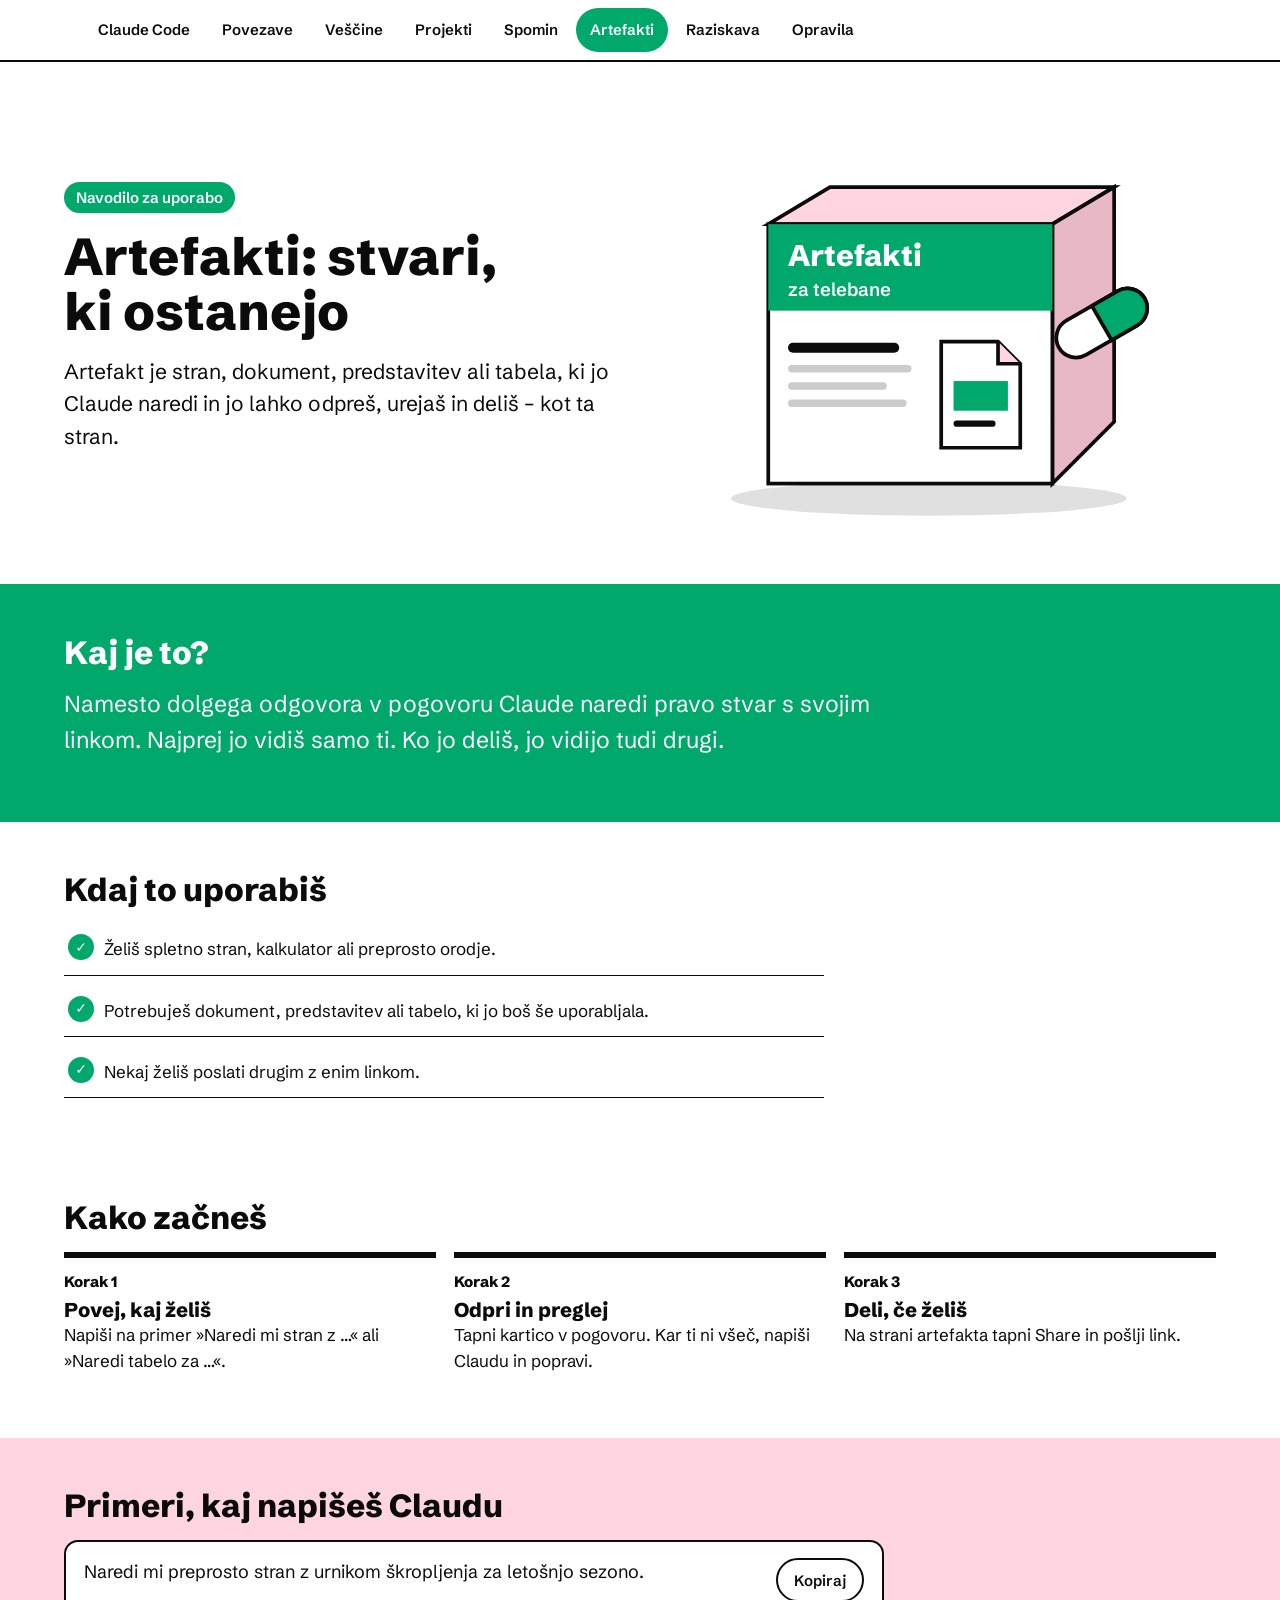
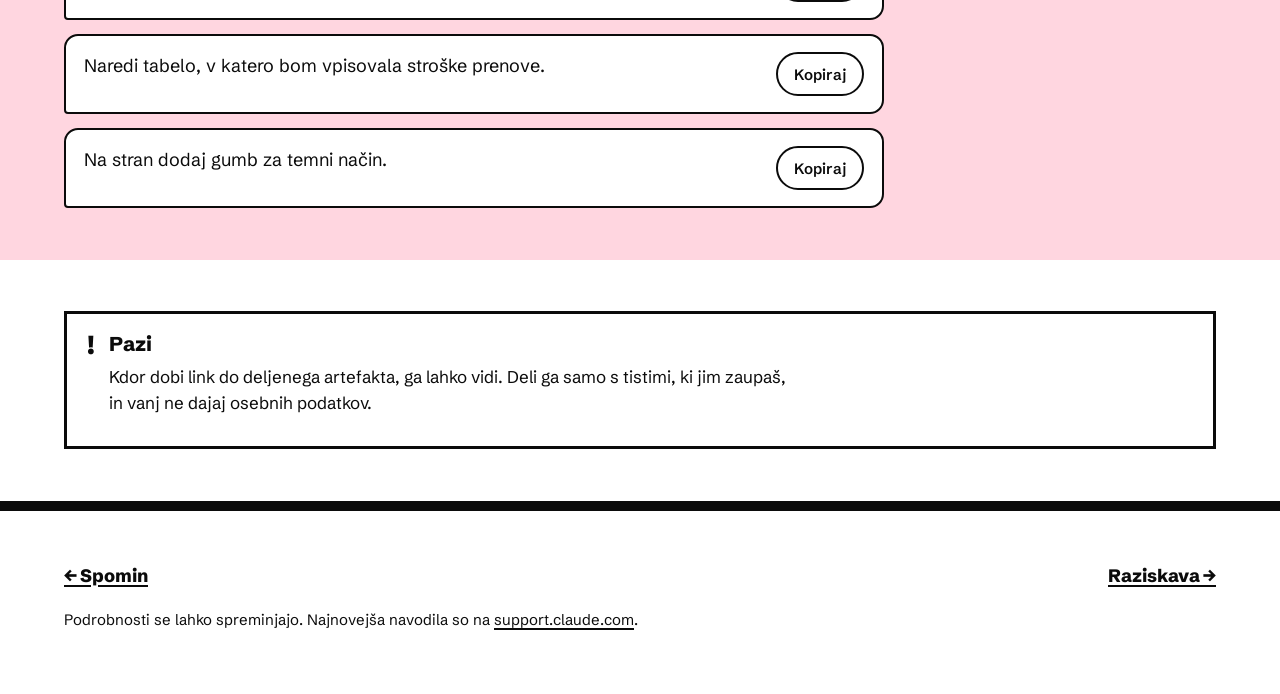
==== artefakti.html @ 1762bd32 "Dodan meni in podstrani: povezave, veščine, projekti, spomin, artefakti, raziskava, opravila Co-Auth" ====
<!DOCTYPE html>
<html lang="sl">
<head>
<meta charset="utf-8">
<meta name="viewport" content="width=device-width, initial-scale=1">
<title>Artefakti – za telebane</title>
<link rel="preconnect" href="https://fonts.googleapis.com">
<link href="https://fonts.googleapis.com/css2?family=Schibsted+Grotesk:wght@400;600;800&display=swap" rel="stylesheet">
<link rel="stylesheet" href="stil.css">
</head>
<body>
<nav class="menu" aria-label="Poglavja"><div class="in"><a href="index.html">Claude Code</a><a href="povezave.html">Povezave</a><a href="vescine.html">Veščine</a><a href="projekti.html">Projekti</a><a href="spomin.html">Spomin</a><a href="artefakti.html" aria-current="page">Artefakti</a><a href="raziskava.html">Raziskava</a><a href="opravila.html">Opravila</a></div></nav>
<header class="band hero"><div class="wrap heroGrid">
  <div>
    <span class="tag">Navodilo za uporabo</span>
    <h1>Artefakti: stvari, ki ostanejo</h1>
    <p class="lead">Artefakt je stran, dokument, predstavitev ali tabela, ki jo Claude naredi in jo lahko odpreš, urejaš in deliš – kot ta stran.</p>
  </div>
  <svg class="box" viewBox="0 0 400 340" role="img" aria-label="Škatlica z napisom Artefakti">
    <ellipse cx="190" cy="312" rx="160" ry="14" fill="#000" opacity=".12"/>
    <polygon points="60,90 290,90 340,60 110,60" fill="#ffd6e0" stroke="#0b0b0b" stroke-width="3"/>
    <polygon points="290,90 340,60 340,250 290,300" fill="#e9b8c5" stroke="#0b0b0b" stroke-width="3"/>
    <rect x="60" y="90" width="230" height="210" fill="#fff" stroke="#0b0b0b" stroke-width="3"/>
    <rect x="60" y="90" width="230" height="70" fill="#00a86b"/>
    <text x="76" y="124" font-family="Schibsted Grotesk,sans-serif" font-weight="800" font-size="24" fill="#fff">Artefakti</text>
    <text x="76" y="148" font-family="Schibsted Grotesk,sans-serif" font-weight="600" font-size="15" fill="#fff">za telebane</text>
    <rect x="76" y="186" width="90" height="8" rx="4" fill="#0b0b0b"/>
    <rect x="76" y="204" width="100" height="6" rx="3" fill="#ccc"/>
    <rect x="76" y="218" width="80" height="6" rx="3" fill="#ccc"/>
    <rect x="76" y="232" width="96" height="6" rx="3" fill="#ccc"/>
    <g transform="translate(200,185)"><path d="M0,0 h46 l18,18 v68 h-64z" fill="#fff" stroke="#0b0b0b" stroke-width="3"/><path d="M46,0 v18 h18" fill="#ffd6e0" stroke="#0b0b0b" stroke-width="3"/><rect x="10" y="32" width="44" height="24" fill="#00a86b"/><rect x="10" y="64" width="34" height="5" rx="2.5" fill="#0b0b0b"/></g>
    <g class="pill"><g transform="translate(330,170) rotate(-30)">
      <rect x="-40" y="-16" width="80" height="32" rx="16" fill="#fff" stroke="#0b0b0b" stroke-width="3"/>
      <path d="M0,-16 h24 a16,16 0 0 1 0,32 h-24z" fill="#00a86b" stroke="#0b0b0b" stroke-width="3"/></g></g>
  </svg>
</div></header>

<section class="band green"><div class="wrap">
  <h2>Kaj je to?</h2>
  <p class="what">Namesto dolgega odgovora v pogovoru Claude naredi pravo stvar s svojim linkom. Najprej jo vidiš samo ti. Ko jo deliš, jo vidijo tudi drugi.</p>
</div></section>

<section class="band"><div class="wrap">
  <h2>Kdaj to uporabiš</h2>
  <ul class="when"><li>Želiš spletno stran, kalkulator ali preprosto orodje.</li><li>Potrebuješ dokument, predstavitev ali tabelo, ki jo boš še uporabljala.</li><li>Nekaj želiš poslati drugim z enim linkom.</li></ul>
</div></section>

<section class="band"><div class="wrap">
  <h2>Kako začneš</h2>
  <div class="steps"><div class="step"><h3>Povej, kaj želiš</h3><p>Napiši na primer »Naredi mi stran z …« ali »Naredi tabelo za …«.</p></div><div class="step"><h3>Odpri in preglej</h3><p>Tapni kartico v pogovoru. Kar ti ni všeč, napiši Claudu in popravi.</p></div><div class="step"><h3>Deli, če želiš</h3><p>Na strani artefakta tapni Share in pošlji link.</p></div></div>
</div></section>

<section class="band pink"><div class="wrap">
  <h2>Primeri, kaj napišeš Claudu</h2>
  <div class="ex" id="ex"><div class="q"><p>Naredi mi preprosto stran z urnikom škropljenja za letošnjo sezono.</p><button type="button" data-t="Naredi mi preprosto stran z urnikom škropljenja za letošnjo sezono.">Kopiraj</button></div><div class="q"><p>Naredi tabelo, v katero bom vpisovala stroške prenove.</p><button type="button" data-t="Naredi tabelo, v katero bom vpisovala stroške prenove.">Kopiraj</button></div><div class="q"><p>Na stran dodaj gumb za temni način.</p><button type="button" data-t="Na stran dodaj gumb za temni način.">Kopiraj</button></div></div>
</div></section>

<section class="band"><div class="wrap">
  <div class="warn"><div class="x">!</div><div>
    <h3>Pazi</h3>
    <p style="margin-top:8px">Kdor dobi link do deljenega artefakta, ga lahko vidi. Deli ga samo s tistimi, ki jim zaupaš, in vanj ne dajaj osebnih podatkov.</p>
  </div></div>
</div></section>

<footer class="band"><div class="wrap">
  <div class="pn"><a href="spomin.html">← Spomin</a><a href="raziskava.html">Raziskava →</a></div>
  <p style="margin-top:18px">Podrobnosti se lahko spreminjajo. Najnovejša navodila so na <a href="https://support.claude.com">support.claude.com</a>.</p>
</div></footer>
<script>
{
document.getElementById('ex').addEventListener('click',async ev=>{
  const b=ev.target.closest('button');if(!b)return;
  try{await navigator.clipboard.writeText(b.dataset.t);b.textContent='Kopirano ✓'}
  catch(err){b.textContent='Označi in kopiraj'}
  setTimeout(()=>b.textContent='Kopiraj',1800);
});
}
</script>
</body>
</html>
---- stil.css ----
/* VOICE: prijazno, jasno, s kančkom humorja – kot navodilo v škatlici zdravila
   IDEA: navodilo za uporabo (zloženka iz lekarne)
   PICTURE: škatlica "Claude Code za telebane" s pilulami-nasveti
   COLOUR and TYPE: bela, smaragdna, bledo roza, črna; Schibsted Grotesk
   LAYOUT: stran razdeljena na pravokotnike kot škatlica zdravila */
:root{color-scheme:light dark;
--bg:light-dark(#fff,#04140d);--ink:light-dark(#0b0b0b,#eaf7f0);
--em:#00a86b;--pk:light-dark(#ffd6e0,#4a2430);--pkink:light-dark(#0b0b0b,#ffe6ec);
--line:light-dark(#0b0b0b,#9fd9bf);--soft:light-dark(#f3f3f3,#0b2219)}
:root[data-theme=light]{color-scheme:light}:root[data-theme=dark]{color-scheme:dark}
*{box-sizing:border-box;min-width:0}
body{margin:0;background:var(--bg);color:var(--ink);font:17px/1.55 "Schibsted Grotesk",system-ui,sans-serif;overflow-x:clip}
.band{padding:clamp(28px,4vw,64px) max(5vw,16px)}
.wrap{max-width:1240px;margin:0 auto}
h1,h2,h3{font-weight:800;line-height:1.05;text-wrap:balance;margin:0}
h1{font-size:clamp(36px,6vw,52px)}
h2{font-size:clamp(26px,3.5vw,32px);margin-bottom:18px}
h3{font-size:20px;line-height:1.2}
p{margin:0 0 12px;max-width:68ch}
code{font-family:ui-monospace,Menlo,monospace;font-size:15px;background:var(--soft);padding:1px 6px;border-radius:4px;overflow-wrap:anywhere}
pre{overflow-x:auto;background:var(--soft);padding:14px;border-radius:8px;font-size:14px;line-height:1.45;margin:0}
pre code{background:none;padding:0}
a{color:inherit;text-decoration-thickness:2px;text-underline-offset:3px}
a:focus-visible,button:focus-visible{outline:3px solid var(--em);outline-offset:2px}

.hero{border-top:10px solid var(--ink)}
.heroGrid{display:grid;grid-template-columns:minmax(0,1fr) minmax(0,1fr);gap:clamp(24px,4vw,56px);align-items:center}
.tag{display:inline-block;background:var(--em);color:#fff;font-weight:600;font-size:15px;padding:4px 12px;border-radius:99px;margin-bottom:16px}
.lead{font-size:clamp(18px,2vw,21px);margin-top:16px}
.dose{display:flex;flex-wrap:wrap;gap:8px;margin-top:20px}
.dose span{border:2px solid var(--line);border-radius:99px;padding:6px 14px;font-weight:600;font-size:15px}
.box{width:100%;height:auto;display:block;max-height:420px}

.green{background:var(--em);color:#fff}
.green code{background:rgba(255,255,255,.18);color:#fff}
.pink{background:var(--pk);color:var(--pkink)}

.blocks{display:grid;grid-template-columns:repeat(auto-fit,minmax(min(100%,260px),1fr));gap:0;border:3px solid var(--line)}
.blk{padding:20px;border:1.5px solid var(--line)}
.blk .where{font-size:14px;margin:6px 0 10px;opacity:.85}
.blk .nr{font-size:44px;font-weight:800;line-height:1;margin-bottom:8px;color:var(--em)}

ol.tips{list-style:none;padding:0;margin:0;display:grid;grid-template-columns:repeat(auto-fit,minmax(min(100%,320px),1fr));gap:14px}
ol.tips li{display:grid;grid-template-columns:56px minmax(0,1fr);gap:12px;align-items:start;background:rgba(255,255,255,.1);border-radius:10px;padding:14px}
ol.tips .n{width:48px;height:48px;border-radius:50%;background:#fff;color:#00704a;font-weight:800;font-size:20px;display:grid;place-items:center}
ol.tips b{display:block;font-size:18px;margin-bottom:2px}

.steps{display:grid;grid-template-columns:repeat(auto-fit,minmax(min(100%,280px),1fr));gap:18px;counter-reset:s}
.step{border-top:6px solid var(--ink);padding-top:12px}
.step::before{counter-increment:s;content:"Korak " counter(s);display:block;font-weight:800;font-size:15px;margin-bottom:4px}

.files{display:grid;grid-template-columns:repeat(auto-fit,minmax(min(100%,340px),1fr));gap:18px}
.file{border:2px solid var(--line);border-radius:10px;overflow:hidden;display:flex;flex-direction:column}
.fh{display:flex;justify-content:space-between;align-items:center;gap:8px;padding:10px 14px;border-bottom:2px solid var(--line);flex-wrap:wrap}
.fh strong{font-size:15px;overflow-wrap:anywhere}
.file pre{border-radius:0;flex:1}
button{font:inherit;font-weight:600;font-size:15px;min-height:44px;padding:0 16px;border-radius:99px;border:2px solid var(--line);background:var(--bg);color:var(--ink);cursor:pointer}
button:hover{background:var(--em);color:#fff;border-color:var(--em)}

.warn{border:3px solid var(--line);padding:18px 20px;display:grid;grid-template-columns:auto minmax(0,1fr);gap:14px;align-items:start}
.warn .x{font-weight:800;font-size:26px;line-height:1}
footer{font-size:15px;border-top:10px solid var(--ink)}

@media(max-width:600px){.heroGrid{grid-template-columns:minmax(0,1fr)}.box{max-height:300px;margin:0 auto}}
@media(prefers-reduced-motion:no-preference){.pill{animation:bob 3s ease-in-out infinite}.pill.b{animation-delay:-1.5s}
@keyframes bob{50%{transform:translateY(-6px)}}}

/* Meni in podstrani */
nav.menu{position:sticky;top:0;z-index:5;background:var(--bg);border-bottom:2px solid var(--line)}
nav.menu .in{max-width:1240px;margin:0 auto;display:flex;gap:4px;overflow-x:auto;padding:8px max(5vw,16px);scrollbar-width:none}
nav.menu a{flex:none;text-decoration:none;font-weight:600;font-size:15px;padding:9px 14px;border-radius:99px;min-height:44px;display:flex;align-items:center}
nav.menu a:hover{background:var(--soft)}
nav.menu a[aria-current]{background:var(--em);color:#fff}
.hero{border-top:0}
ul.when{list-style:none;padding:0;margin:0;display:grid;gap:10px;max-width:760px}
ul.when li{padding:12px 0 12px 40px;border-bottom:1.5px solid var(--line);position:relative}
ul.when li::before{content:"✓";position:absolute;left:4px;top:10px;width:26px;height:26px;border-radius:50%;background:var(--em);color:#fff;display:grid;place-items:center;font-weight:800;font-size:14px}
.what{font-size:clamp(19px,2.2vw,23px);max-width:60ch}
.ex{display:grid;gap:14px;max-width:820px}
.ex .q{background:var(--bg);color:var(--ink);border:2px solid var(--line);border-radius:14px 14px 14px 4px;padding:16px 18px;display:grid;grid-template-columns:minmax(0,1fr) auto;gap:12px;align-items:start}
.ex .q p{margin:0;font-size:18px}
.pn{display:flex;justify-content:space-between;gap:12px;flex-wrap:wrap}
.pn a{font-weight:800;font-size:18px}
html{scroll-padding-top:72px}
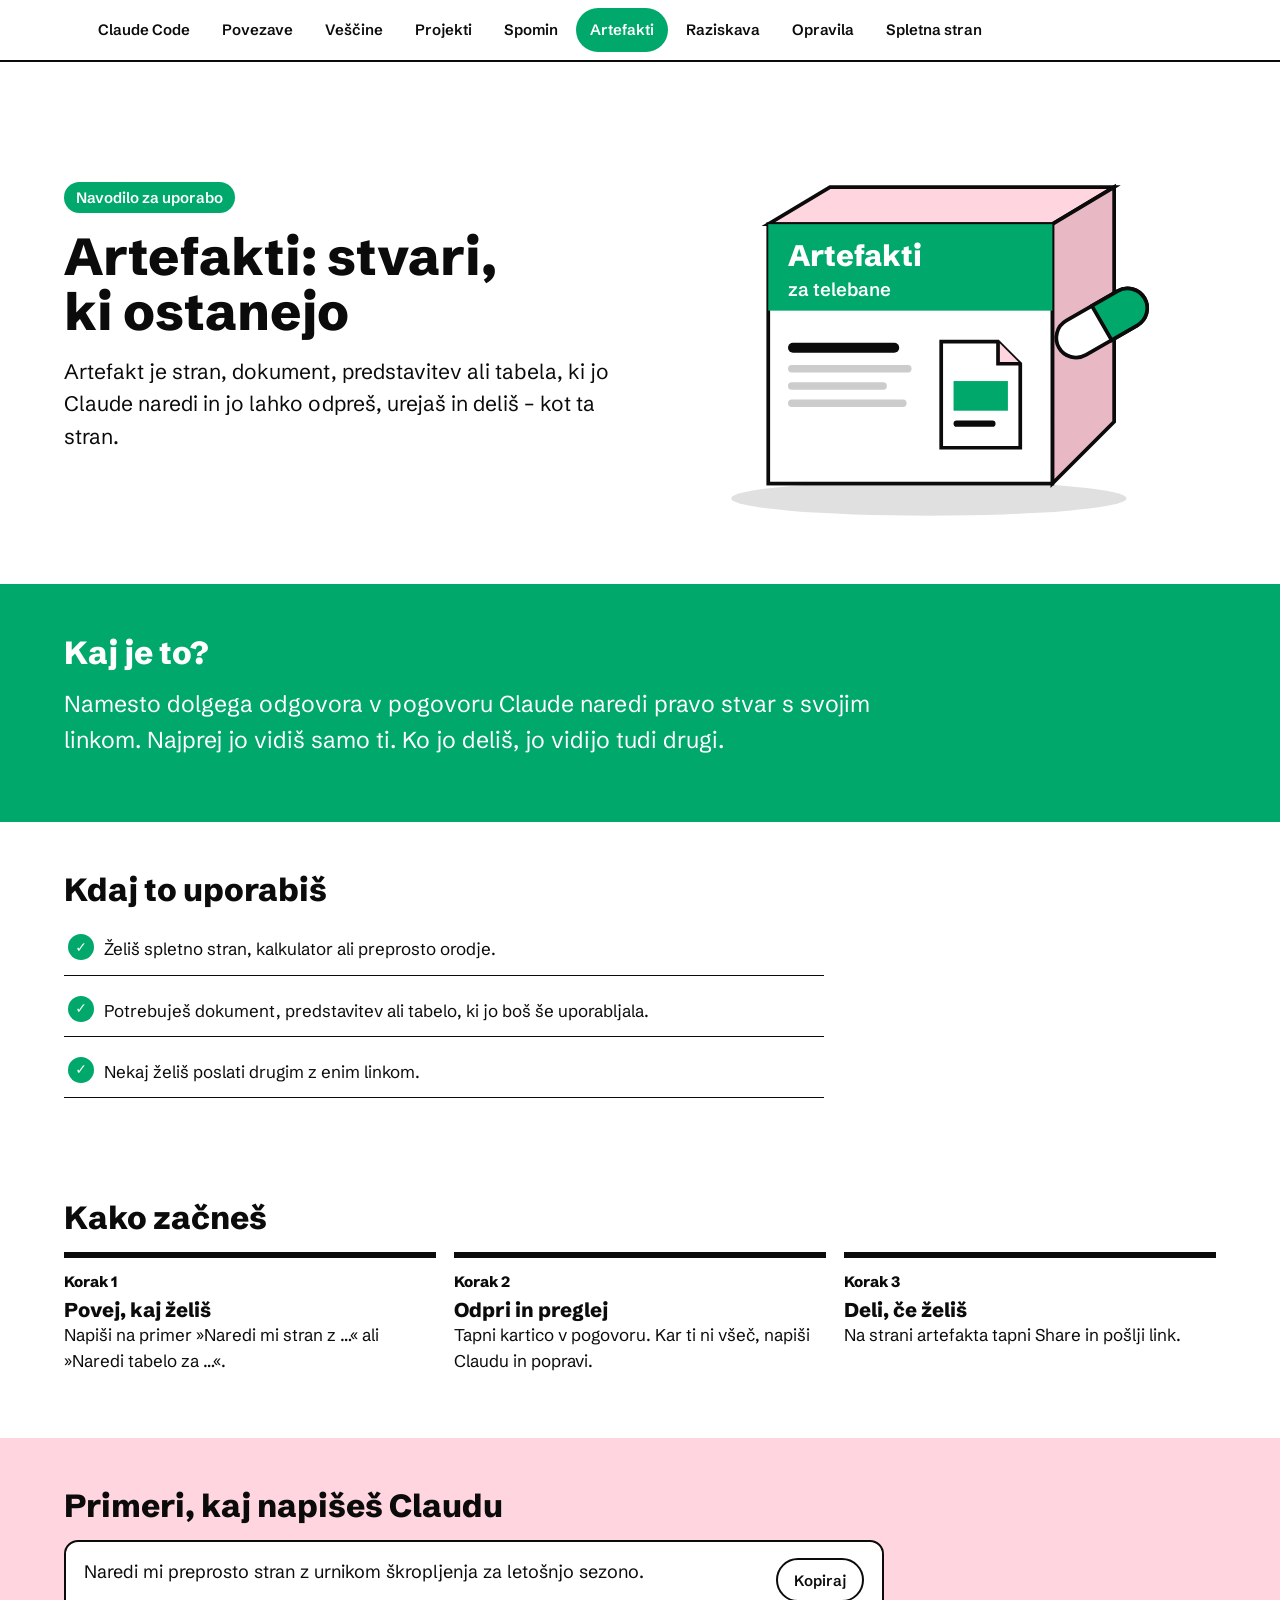
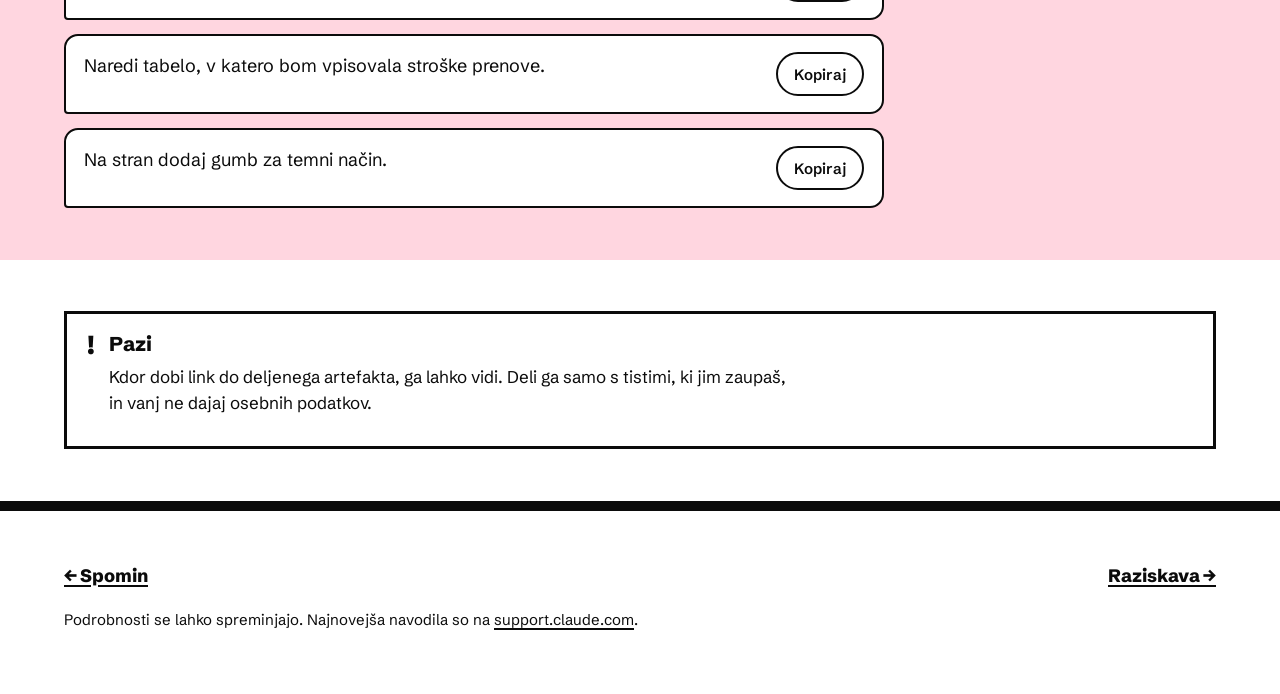
==== commit f9e7067a: "Dodan zavihek Spletna stran: lekcija o prvi spletni strani s telefonom Co-Authored-By: Claude Opus 5" ====
--- a/artefakti.html
+++ b/artefakti.html
@@ -9,7 +9,7 @@
 <link rel="stylesheet" href="stil.css">
 </head>
 <body>
-<nav class="menu" aria-label="Poglavja"><div class="in"><a href="index.html">Claude Code</a><a href="povezave.html">Povezave</a><a href="vescine.html">Veščine</a><a href="projekti.html">Projekti</a><a href="spomin.html">Spomin</a><a href="artefakti.html" aria-current="page">Artefakti</a><a href="raziskava.html">Raziskava</a><a href="opravila.html">Opravila</a></div></nav>
+<nav class="menu" aria-label="Poglavja"><div class="in"><a href="index.html">Claude Code</a><a href="povezave.html">Povezave</a><a href="vescine.html">Veščine</a><a href="projekti.html">Projekti</a><a href="spomin.html">Spomin</a><a href="artefakti.html" aria-current="page">Artefakti</a><a href="raziskava.html">Raziskava</a><a href="opravila.html">Opravila</a><a href="stran.html">Spletna stran</a></div></nav>
 <header class="band hero"><div class="wrap heroGrid">
   <div>
     <span class="tag">Navodilo za uporabo</span>
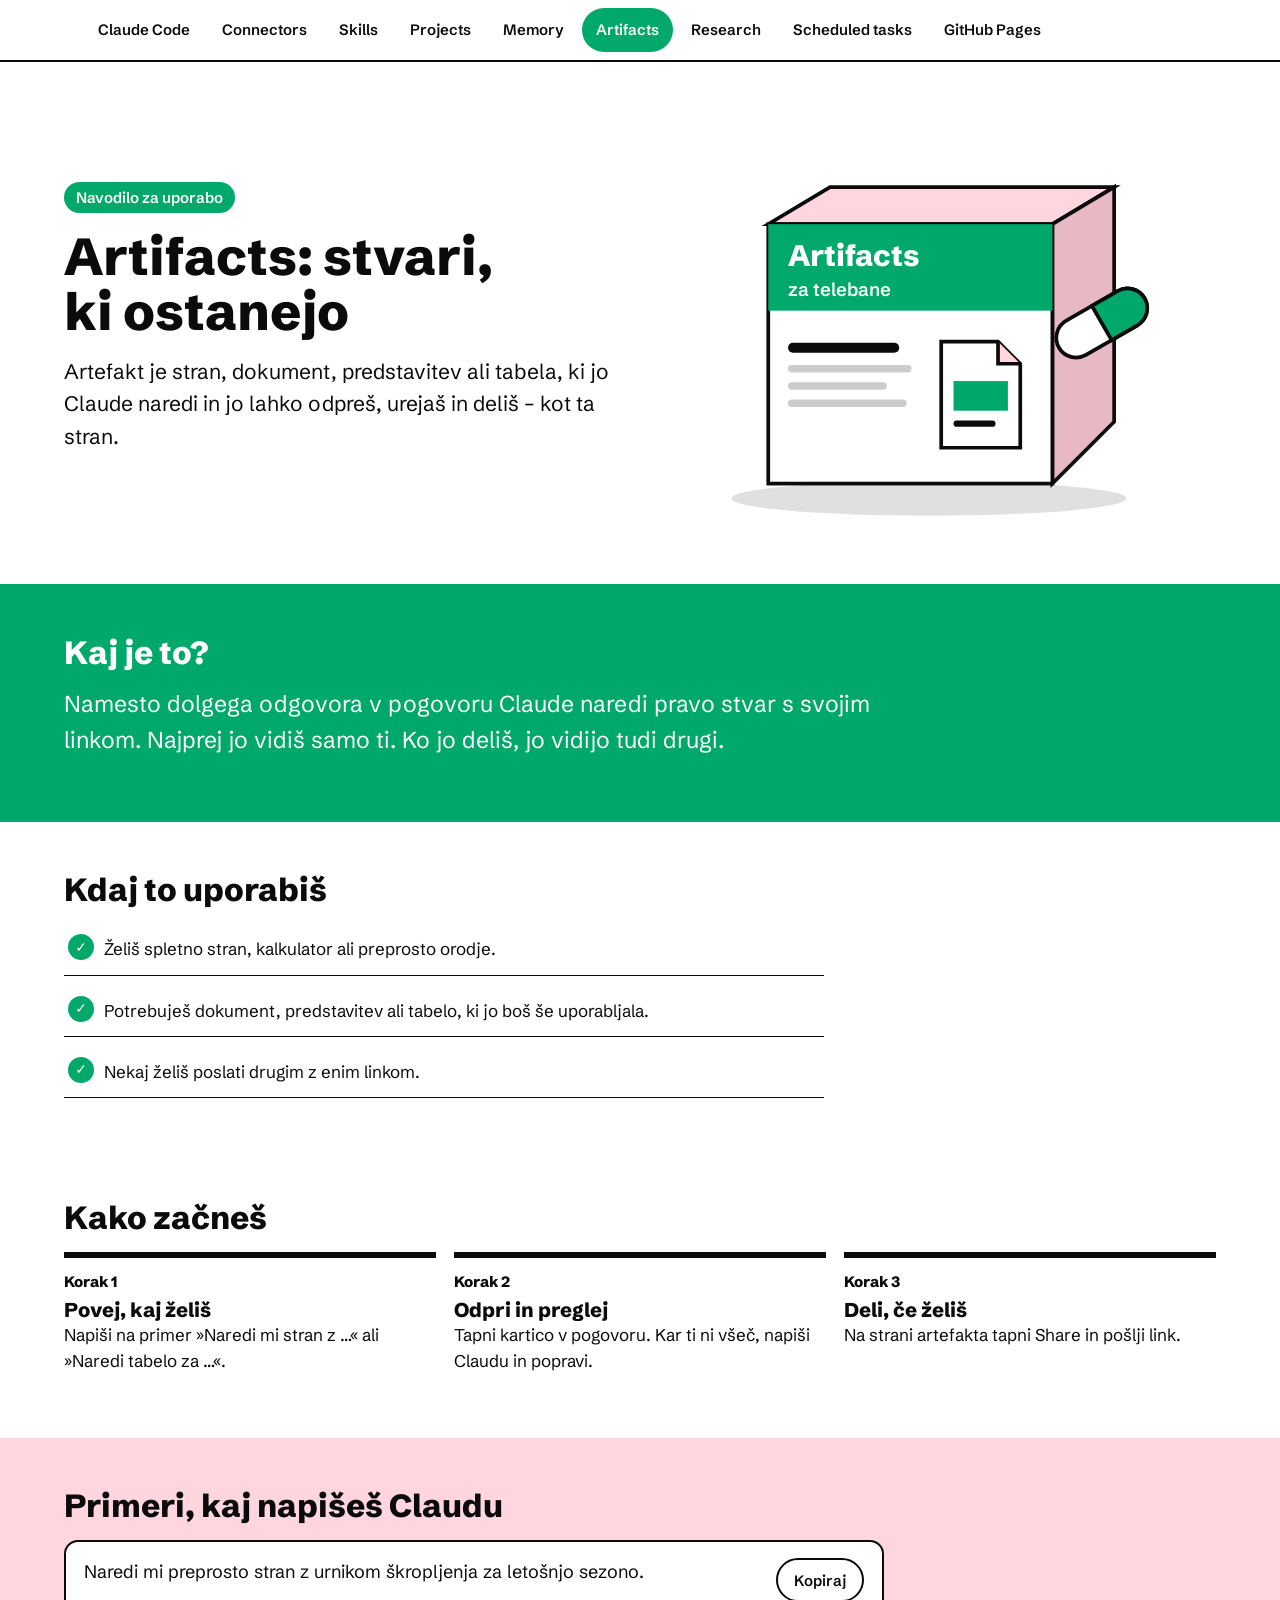
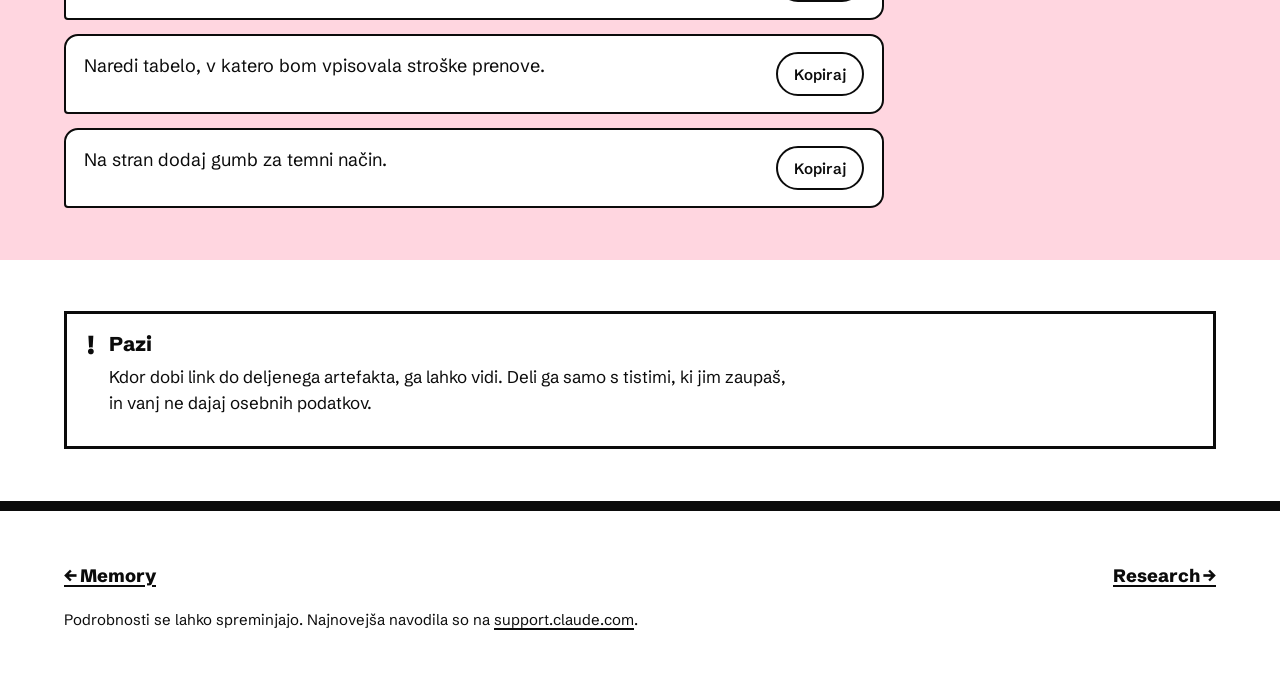
==== commit f53628f9: "Originalna (angleška) imena funkcij v meniju, naslovih in README Co-Authored-By: Claude Opus 5.5 <no" ====
--- a/artefakti.html
+++ b/artefakti.html
@@ -3,26 +3,26 @@
 <head>
 <meta charset="utf-8">
 <meta name="viewport" content="width=device-width, initial-scale=1">
-<title>Artefakti – za telebane</title>
+<title>Artifacts – za telebane</title>
 <link rel="preconnect" href="https://fonts.googleapis.com">
 <link href="https://fonts.googleapis.com/css2?family=Schibsted+Grotesk:wght@400;600;800&display=swap" rel="stylesheet">
 <link rel="stylesheet" href="stil.css">
 </head>
 <body>
-<nav class="menu" aria-label="Poglavja"><div class="in"><a href="index.html">Claude Code</a><a href="povezave.html">Povezave</a><a href="vescine.html">Veščine</a><a href="projekti.html">Projekti</a><a href="spomin.html">Spomin</a><a href="artefakti.html" aria-current="page">Artefakti</a><a href="raziskava.html">Raziskava</a><a href="opravila.html">Opravila</a><a href="stran.html">Spletna stran</a></div></nav>
+<nav class="menu" aria-label="Poglavja"><div class="in"><a href="index.html">Claude Code</a><a href="povezave.html">Connectors</a><a href="vescine.html">Skills</a><a href="projekti.html">Projects</a><a href="spomin.html">Memory</a><a href="artefakti.html" aria-current="page">Artifacts</a><a href="raziskava.html">Research</a><a href="opravila.html">Scheduled tasks</a><a href="stran.html">GitHub Pages</a></div></nav>
 <header class="band hero"><div class="wrap heroGrid">
   <div>
     <span class="tag">Navodilo za uporabo</span>
-    <h1>Artefakti: stvari, ki ostanejo</h1>
+    <h1>Artifacts: stvari, ki ostanejo</h1>
     <p class="lead">Artefakt je stran, dokument, predstavitev ali tabela, ki jo Claude naredi in jo lahko odpreš, urejaš in deliš – kot ta stran.</p>
   </div>
-  <svg class="box" viewBox="0 0 400 340" role="img" aria-label="Škatlica z napisom Artefakti">
+  <svg class="box" viewBox="0 0 400 340" role="img" aria-label="Škatlica z napisom Artifacts">
     <ellipse cx="190" cy="312" rx="160" ry="14" fill="#000" opacity=".12"/>
     <polygon points="60,90 290,90 340,60 110,60" fill="#ffd6e0" stroke="#0b0b0b" stroke-width="3"/>
     <polygon points="290,90 340,60 340,250 290,300" fill="#e9b8c5" stroke="#0b0b0b" stroke-width="3"/>
     <rect x="60" y="90" width="230" height="210" fill="#fff" stroke="#0b0b0b" stroke-width="3"/>
     <rect x="60" y="90" width="230" height="70" fill="#00a86b"/>
-    <text x="76" y="124" font-family="Schibsted Grotesk,sans-serif" font-weight="800" font-size="24" fill="#fff">Artefakti</text>
+    <text x="76" y="124" font-family="Schibsted Grotesk,sans-serif" font-weight="800" font-size="24" fill="#fff">Artifacts</text>
     <text x="76" y="148" font-family="Schibsted Grotesk,sans-serif" font-weight="600" font-size="15" fill="#fff">za telebane</text>
     <rect x="76" y="186" width="90" height="8" rx="4" fill="#0b0b0b"/>
     <rect x="76" y="204" width="100" height="6" rx="3" fill="#ccc"/>
@@ -63,7 +63,7 @@
 </div></section>
 
 <footer class="band"><div class="wrap">
-  <div class="pn"><a href="spomin.html">← Spomin</a><a href="raziskava.html">Raziskava →</a></div>
+  <div class="pn"><a href="spomin.html">← Memory</a><a href="raziskava.html">Research →</a></div>
   <p style="margin-top:18px">Podrobnosti se lahko spreminjajo. Najnovejša navodila so na <a href="https://support.claude.com">support.claude.com</a>.</p>
 </div></footer>
 <script>
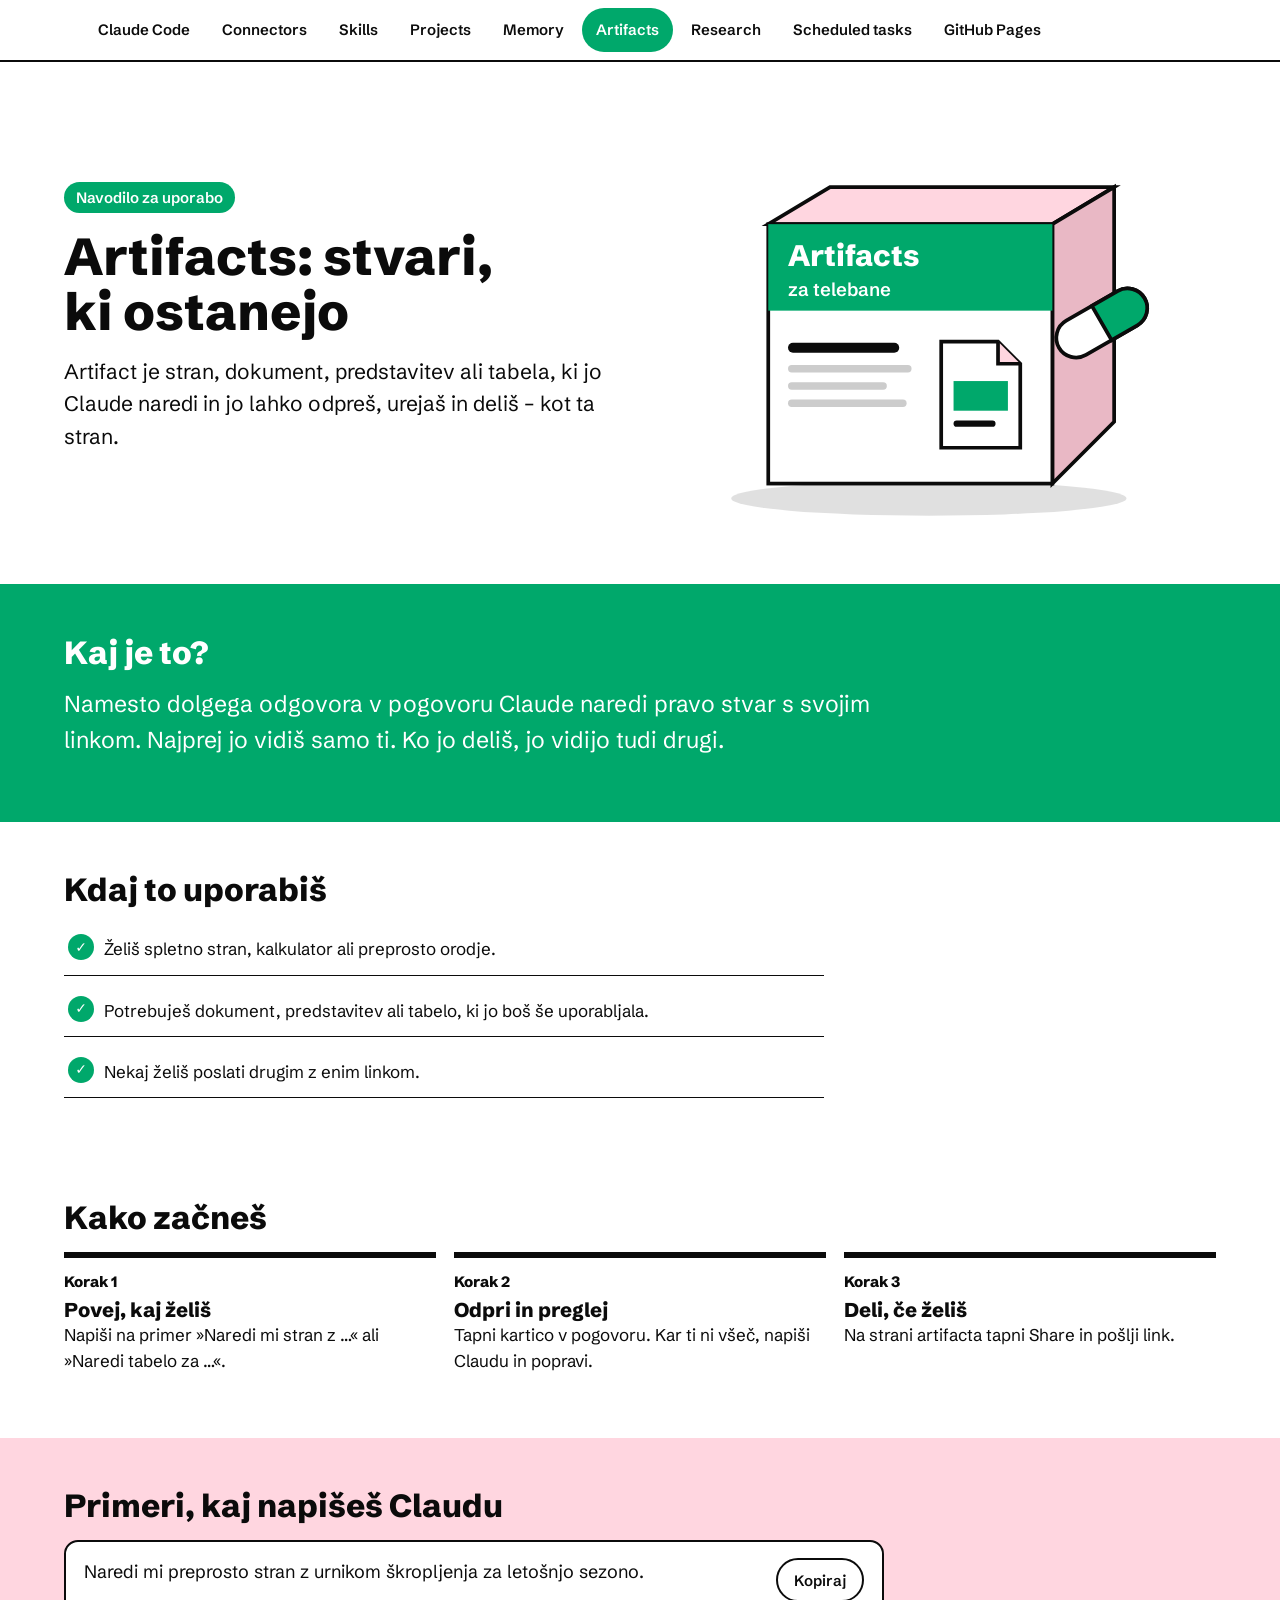
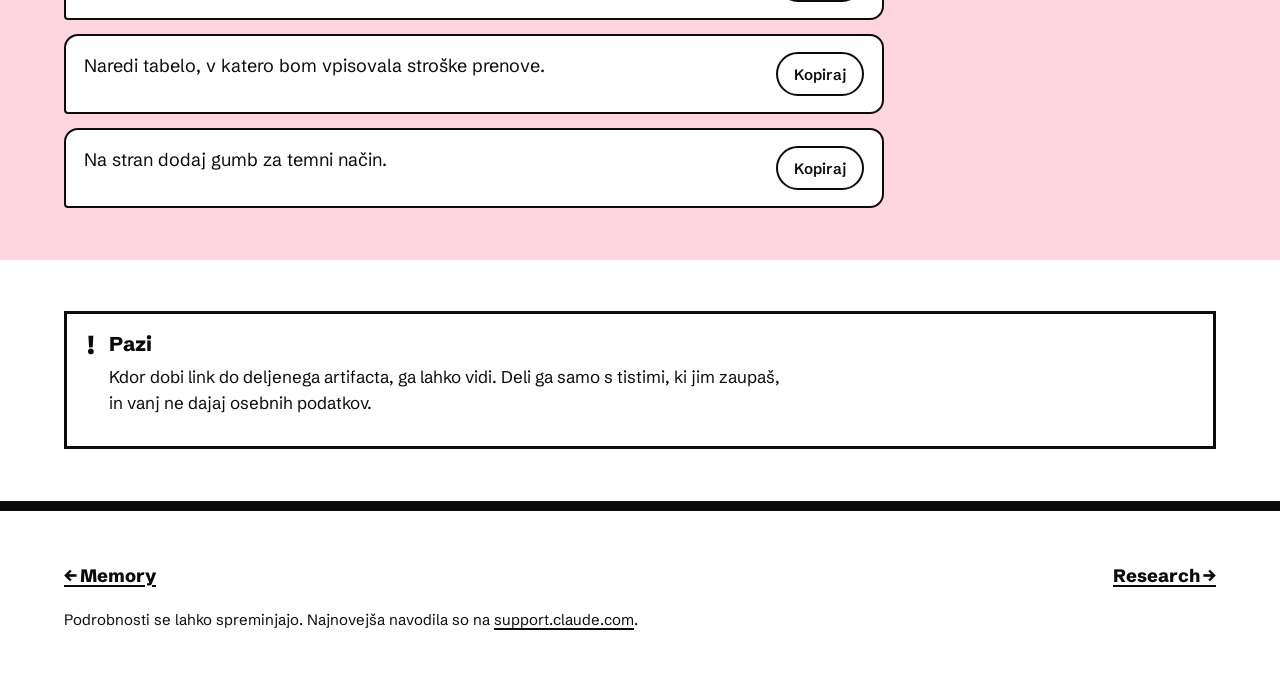
==== commit 6fe322be: "Originalna imena funkcij tudi v besedilu strani, README in CLAUDE.md Co-Authored-By: Claude Opus 5.5" ====
--- a/artefakti.html
+++ b/artefakti.html
@@ -14,7 +14,7 @@
   <div>
     <span class="tag">Navodilo za uporabo</span>
     <h1>Artifacts: stvari, ki ostanejo</h1>
-    <p class="lead">Artefakt je stran, dokument, predstavitev ali tabela, ki jo Claude naredi in jo lahko odpreš, urejaš in deliš – kot ta stran.</p>
+    <p class="lead">Artifact je stran, dokument, predstavitev ali tabela, ki jo Claude naredi in jo lahko odpreš, urejaš in deliš – kot ta stran.</p>
   </div>
   <svg class="box" viewBox="0 0 400 340" role="img" aria-label="Škatlica z napisom Artifacts">
     <ellipse cx="190" cy="312" rx="160" ry="14" fill="#000" opacity=".12"/>
@@ -47,7 +47,7 @@
 
 <section class="band"><div class="wrap">
   <h2>Kako začneš</h2>
-  <div class="steps"><div class="step"><h3>Povej, kaj želiš</h3><p>Napiši na primer »Naredi mi stran z …« ali »Naredi tabelo za …«.</p></div><div class="step"><h3>Odpri in preglej</h3><p>Tapni kartico v pogovoru. Kar ti ni všeč, napiši Claudu in popravi.</p></div><div class="step"><h3>Deli, če želiš</h3><p>Na strani artefakta tapni Share in pošlji link.</p></div></div>
+  <div class="steps"><div class="step"><h3>Povej, kaj želiš</h3><p>Napiši na primer »Naredi mi stran z …« ali »Naredi tabelo za …«.</p></div><div class="step"><h3>Odpri in preglej</h3><p>Tapni kartico v pogovoru. Kar ti ni všeč, napiši Claudu in popravi.</p></div><div class="step"><h3>Deli, če želiš</h3><p>Na strani artifacta tapni Share in pošlji link.</p></div></div>
 </div></section>
 
 <section class="band pink"><div class="wrap">
@@ -58,7 +58,7 @@
 <section class="band"><div class="wrap">
   <div class="warn"><div class="x">!</div><div>
     <h3>Pazi</h3>
-    <p style="margin-top:8px">Kdor dobi link do deljenega artefakta, ga lahko vidi. Deli ga samo s tistimi, ki jim zaupaš, in vanj ne dajaj osebnih podatkov.</p>
+    <p style="margin-top:8px">Kdor dobi link do deljenega artifacta, ga lahko vidi. Deli ga samo s tistimi, ki jim zaupaš, in vanj ne dajaj osebnih podatkov.</p>
   </div></div>
 </div></section>
 
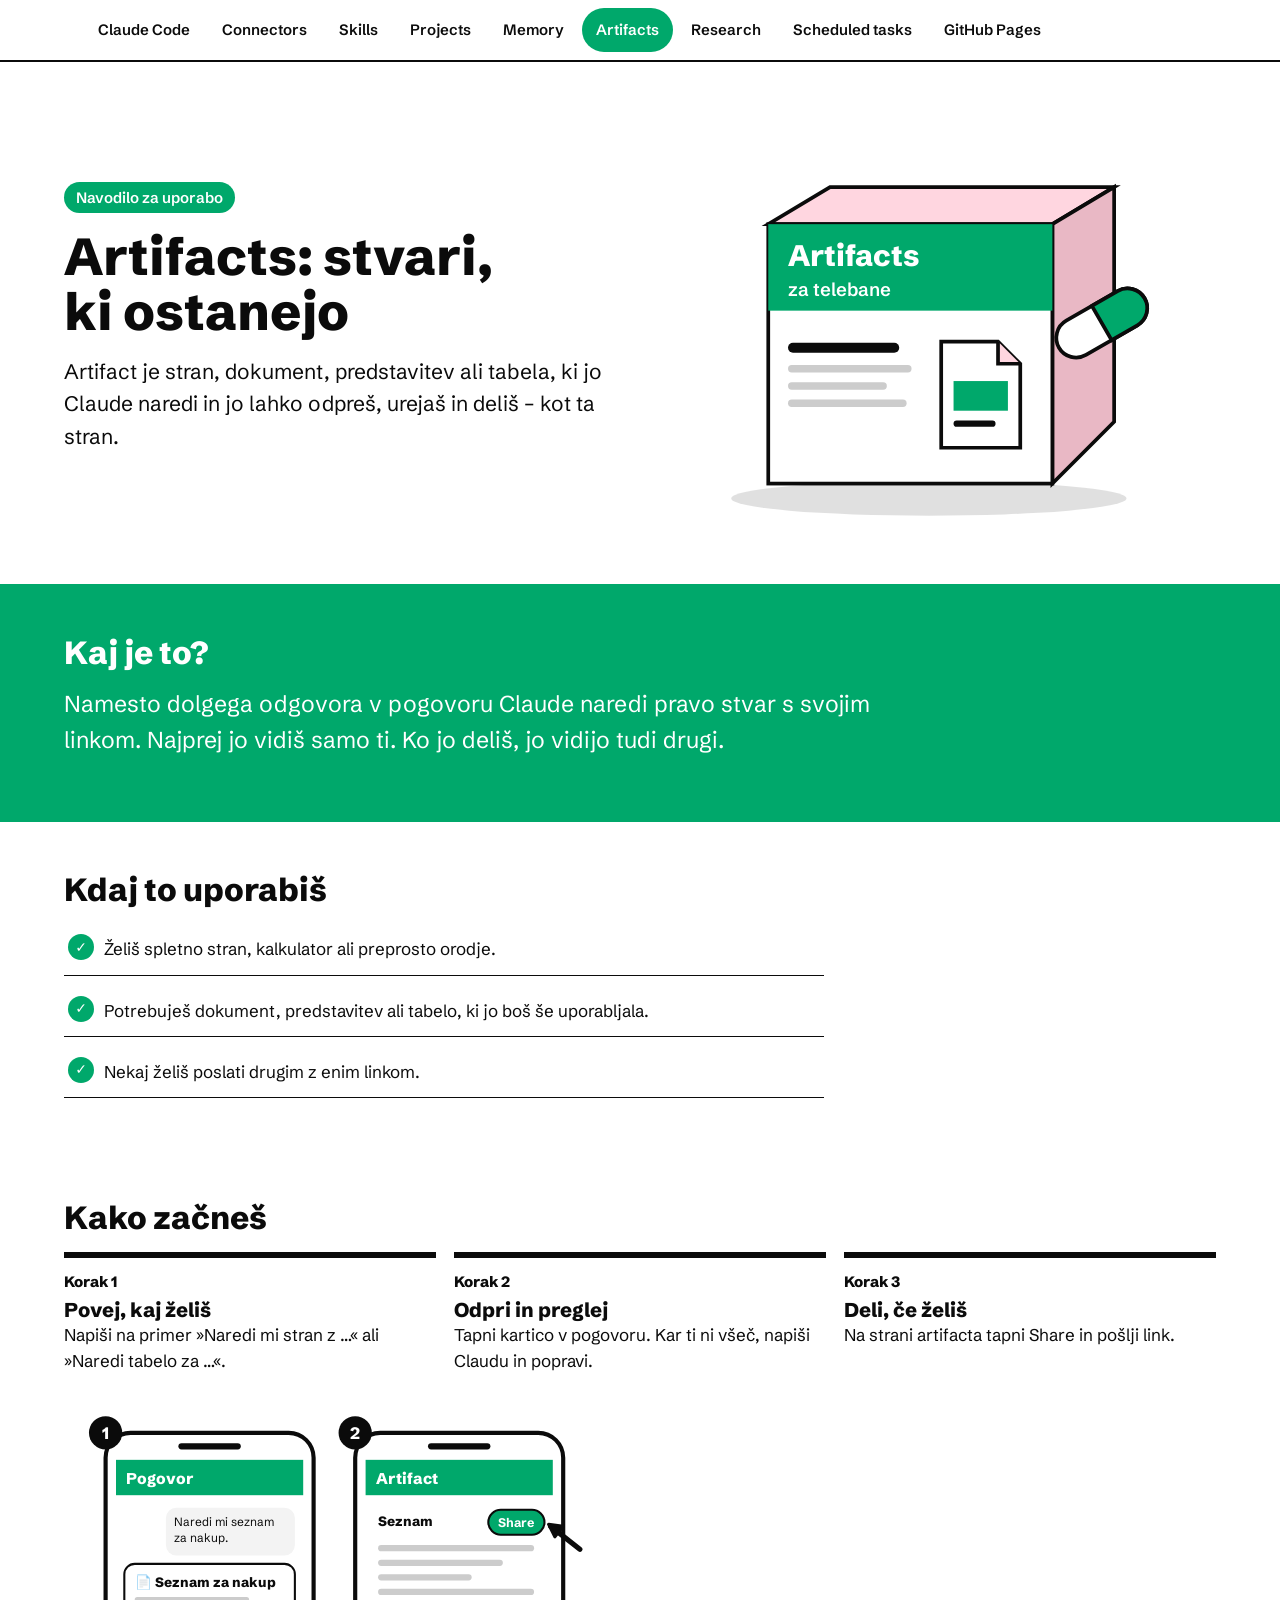
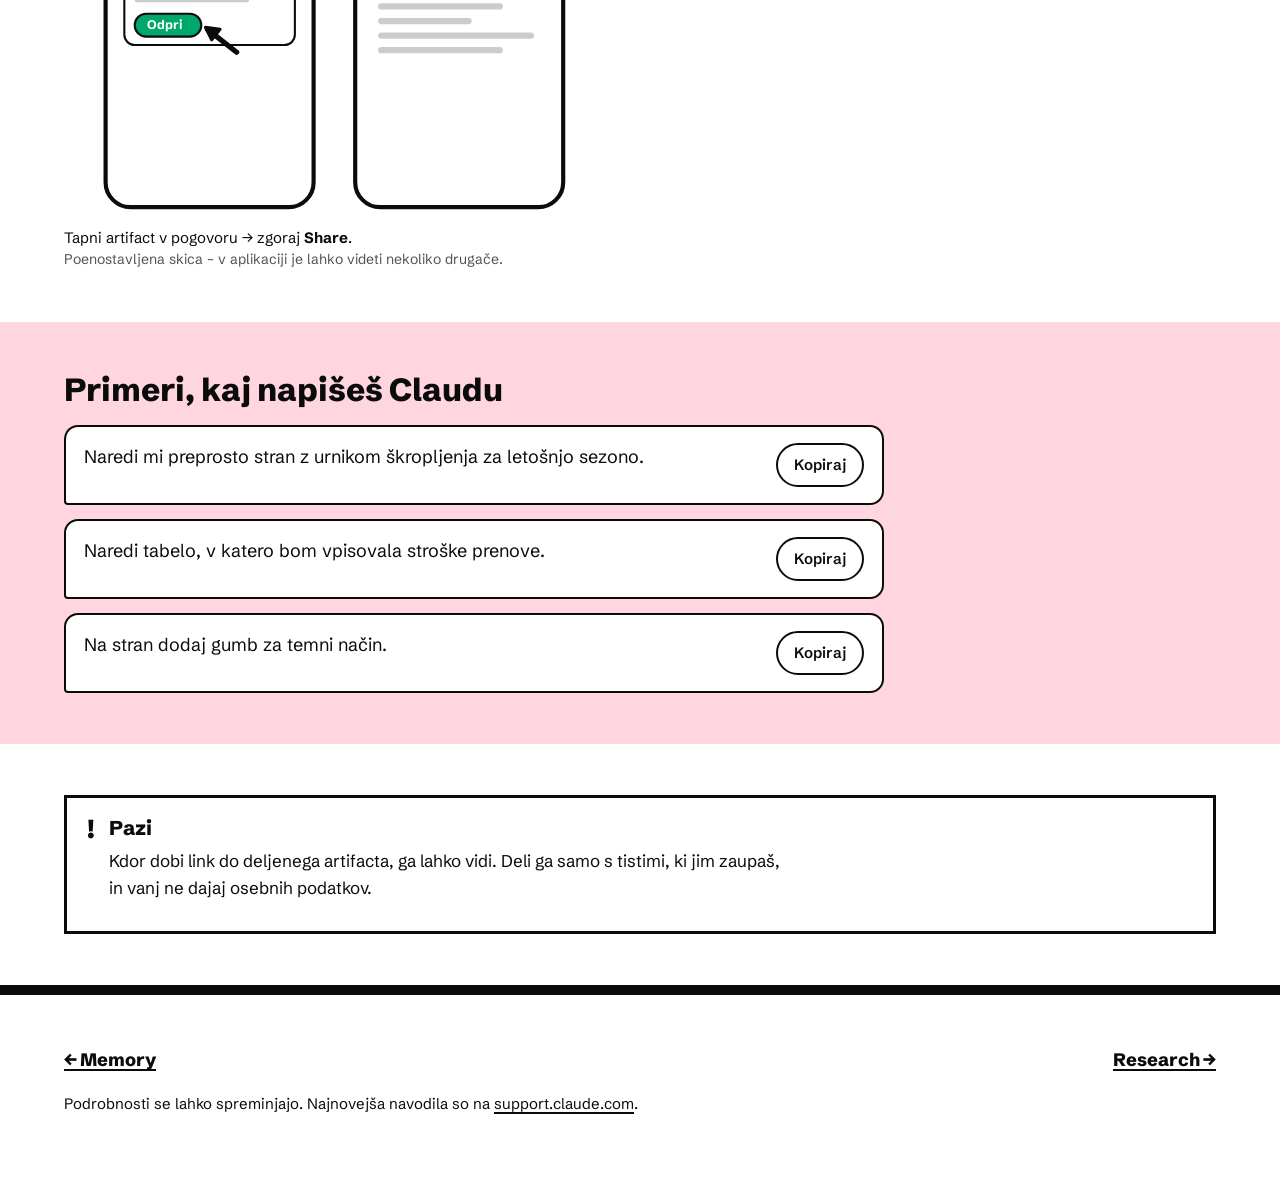
==== commit b419057c: "Dodane skice telefona: kje najdeš posamezno funkcijo Co-Authored-By: Claude Opus 5.5 <noreply@anthro" ====
--- a/artefakti.html
+++ b/artefakti.html
@@ -48,6 +48,9 @@
 <section class="band"><div class="wrap">
   <h2>Kako začneš</h2>
   <div class="steps"><div class="step"><h3>Povej, kaj želiš</h3><p>Napiši na primer »Naredi mi stran z …« ali »Naredi tabelo za …«.</p></div><div class="step"><h3>Odpri in preglej</h3><p>Tapni kartico v pogovoru. Kar ti ni všeč, napiši Claudu in popravi.</p></div><div class="step"><h3>Deli, če želiš</h3><p>Na strani artifacta tapni Share in pošlji link.</p></div></div>
+
+
+<figure class="shot"><svg viewBox="-20 0 500 390" role="img" aria-label="Skica: artifact v pogovoru in gumb Share"><g transform="translate(20,0)"><rect x="0" y="20" width="200" height="360" rx="24" fill="#fff" stroke="#0b0b0b" stroke-width="4"/><rect x="70" y="30" width="60" height="6" rx="3" fill="#0b0b0b"/><rect x="10" y="46" width="180" height="34" fill="#00a86b"/><text x="20" y="69" font-family="Schibsted Grotesk,sans-serif" font-weight="800" font-size="15" fill="#fff">Pogovor</text><circle cx="0" cy="20" r="16" fill="#0b0b0b"/><text x="0" y="26" font-family="Schibsted Grotesk,sans-serif" font-weight="800" font-size="16" fill="#fff" text-anchor="middle">1</text><rect x="58" y="92" width="124" height="46" rx="10" fill="#f3f3f3" stroke="none" stroke-width="2.5"/><text x="66" y="110" font-family="Schibsted Grotesk,sans-serif" font-size="11.5" fill="#0b0b0b">Naredi mi seznam</text><text x="66" y="125" font-family="Schibsted Grotesk,sans-serif" font-size="11.5" fill="#0b0b0b">za nakup.</text><rect x="18" y="146" width="164" height="78" rx="10" fill="#fff" stroke="#0b0b0b" stroke-width="2"/><text x="28" y="168" font-family="Schibsted Grotesk,sans-serif" font-weight="800" font-size="13" fill="#0b0b0b">📄 Seznam za nakup</text><rect x="28" y="178" width="110" height="5" rx="2.5" fill="#ccc"/><rect x="28" y="194" width="64" height="22" rx="11" fill="#00a86b" stroke="#0b0b0b" stroke-width="2"/><text x="40" y="209" font-family="Schibsted Grotesk,sans-serif" font-weight="700" font-size="12" fill="#fff">Odpri</text><g class="pill"><path d="M126,231 L98,209" stroke="#0b0b0b" stroke-width="5" stroke-linecap="round"/><path d="M96,207 l14,2 l-8,10z" fill="#0b0b0b" stroke="#0b0b0b" stroke-width="3" stroke-linejoin="round"/></g></g><g transform="translate(260,0)"><rect x="0" y="20" width="200" height="360" rx="24" fill="#fff" stroke="#0b0b0b" stroke-width="4"/><rect x="70" y="30" width="60" height="6" rx="3" fill="#0b0b0b"/><rect x="10" y="46" width="180" height="34" fill="#00a86b"/><text x="20" y="69" font-family="Schibsted Grotesk,sans-serif" font-weight="800" font-size="15" fill="#fff">Artifact</text><circle cx="0" cy="20" r="16" fill="#0b0b0b"/><text x="0" y="26" font-family="Schibsted Grotesk,sans-serif" font-weight="800" font-size="16" fill="#fff" text-anchor="middle">2</text><text x="22" y="110" font-family="Schibsted Grotesk,sans-serif" font-weight="800" font-size="13" fill="#0b0b0b">Seznam</text><rect x="128" y="94" width="54" height="24" rx="12" fill="#00a86b" stroke="#0b0b0b" stroke-width="2"/><text x="155" y="111" font-family="Schibsted Grotesk,sans-serif" font-weight="700" font-size="12" fill="#fff" text-anchor="middle">Share</text><rect x="22" y="128" width="150" height="6" rx="3" fill="#ccc"/><rect x="22" y="142" width="120" height="6" rx="3" fill="#ccc"/><rect x="22" y="156" width="90" height="6" rx="3" fill="#ccc"/><rect x="22" y="170" width="150" height="6" rx="3" fill="#ccc"/><rect x="22" y="184" width="120" height="6" rx="3" fill="#ccc"/><rect x="22" y="198" width="90" height="6" rx="3" fill="#ccc"/><rect x="22" y="212" width="150" height="6" rx="3" fill="#ccc"/><rect x="22" y="226" width="120" height="6" rx="3" fill="#ccc"/><g class="pill"><path d="M216,132 L188,110" stroke="#0b0b0b" stroke-width="5" stroke-linecap="round"/><path d="M186,108 l14,2 l-8,10z" fill="#0b0b0b" stroke="#0b0b0b" stroke-width="3" stroke-linejoin="round"/></g></g></svg><figcaption>Tapni artifact v pogovoru → zgoraj <b>Share</b>. <span>Poenostavljena skica – v aplikaciji je lahko videti nekoliko drugače.</span></figcaption></figure>
 </div></section>
 
 <section class="band pink"><div class="wrap">
--- a/stil.css
+++ b/stil.css
@@ -82,3 +82,7 @@
 .pn{display:flex;justify-content:space-between;gap:12px;flex-wrap:wrap}
 .pn a{font-weight:800;font-size:18px}
 html{scroll-padding-top:72px}
+.shot{margin:26px 0 0;max-width:520px}
+.shot svg{width:100%;height:auto;display:block}
+.shot figcaption{font-size:15px;margin-top:8px}
+.shot figcaption span{display:block;opacity:.7;font-size:14px}
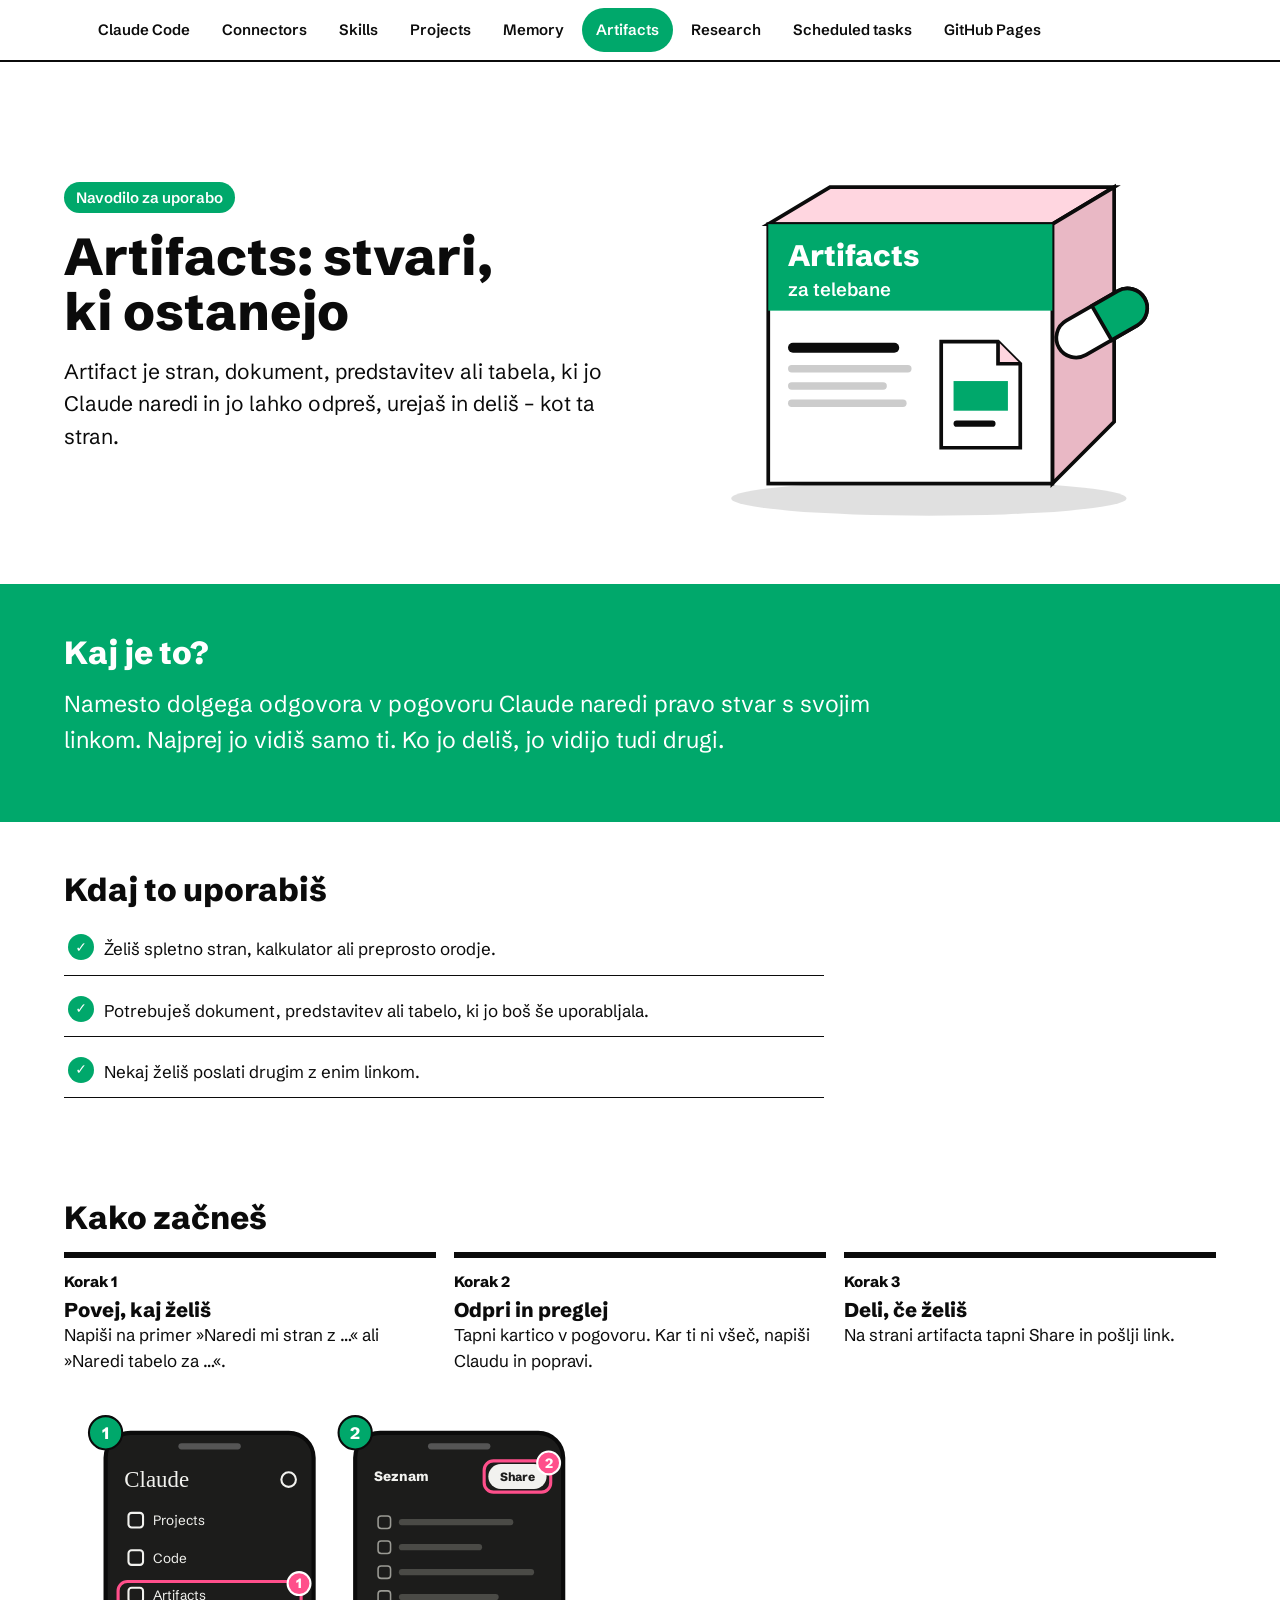
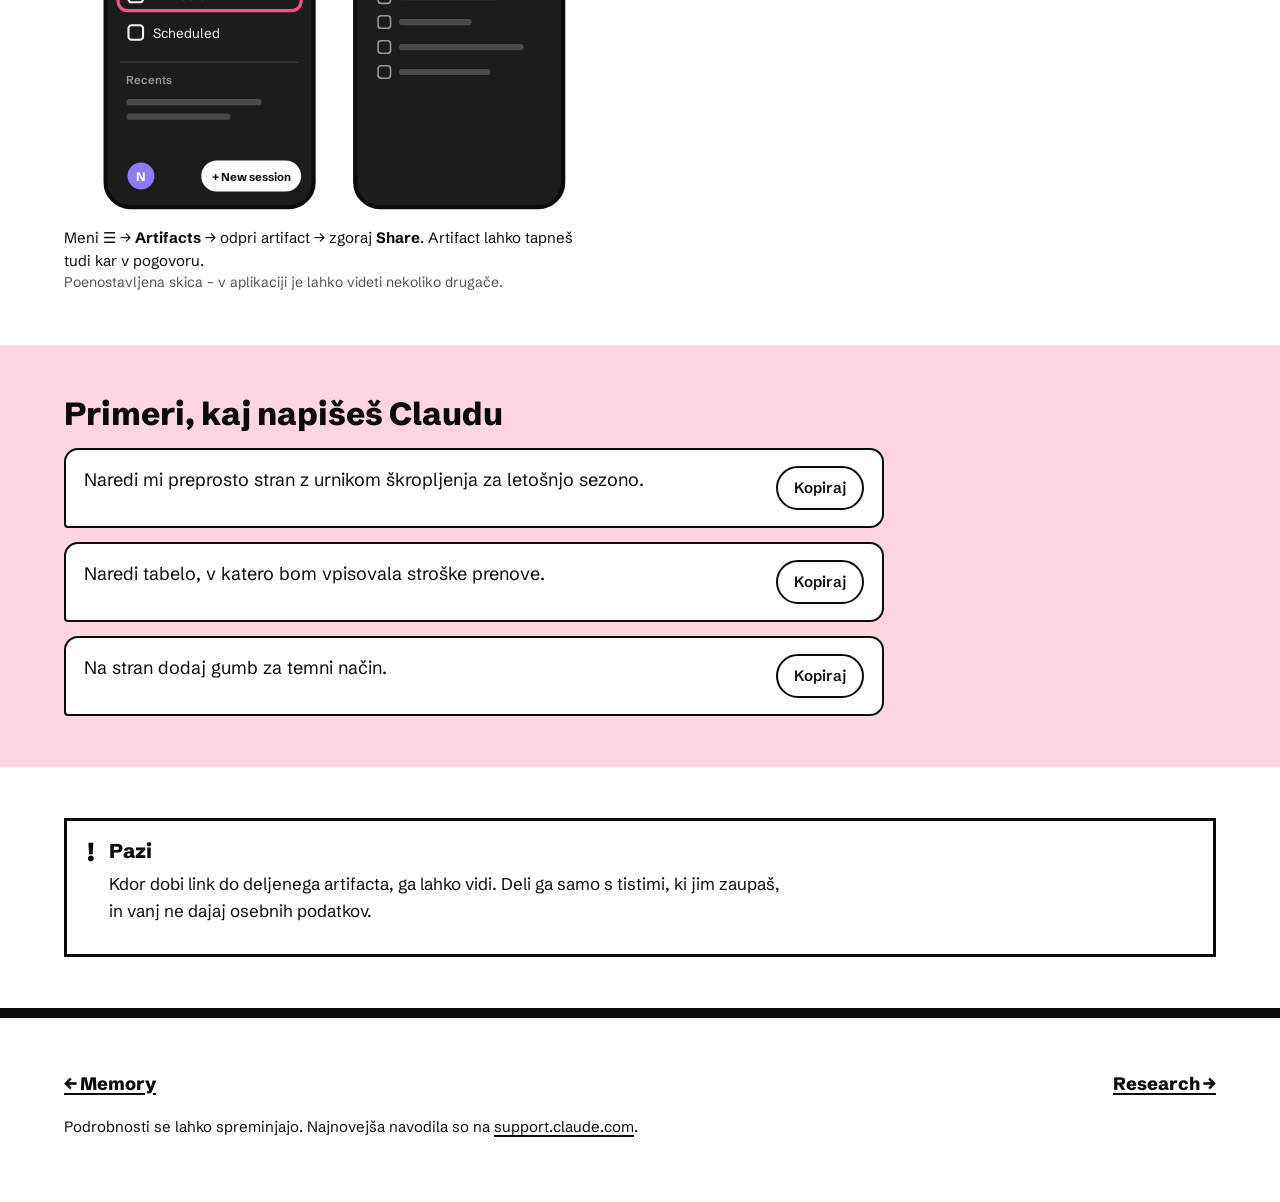
==== commit 4e5316c6: "Nove skice, podobne pravi aplikaciji Claude (temne, z rožnatimi oznakami) Co-Authored-By: Claude Opu" ====
--- a/artefakti.html
+++ b/artefakti.html
@@ -50,7 +50,7 @@
   <div class="steps"><div class="step"><h3>Povej, kaj želiš</h3><p>Napiši na primer »Naredi mi stran z …« ali »Naredi tabelo za …«.</p></div><div class="step"><h3>Odpri in preglej</h3><p>Tapni kartico v pogovoru. Kar ti ni všeč, napiši Claudu in popravi.</p></div><div class="step"><h3>Deli, če želiš</h3><p>Na strani artifacta tapni Share in pošlji link.</p></div></div>
 
 
-<figure class="shot"><svg viewBox="-20 0 500 390" role="img" aria-label="Skica: artifact v pogovoru in gumb Share"><g transform="translate(20,0)"><rect x="0" y="20" width="200" height="360" rx="24" fill="#fff" stroke="#0b0b0b" stroke-width="4"/><rect x="70" y="30" width="60" height="6" rx="3" fill="#0b0b0b"/><rect x="10" y="46" width="180" height="34" fill="#00a86b"/><text x="20" y="69" font-family="Schibsted Grotesk,sans-serif" font-weight="800" font-size="15" fill="#fff">Pogovor</text><circle cx="0" cy="20" r="16" fill="#0b0b0b"/><text x="0" y="26" font-family="Schibsted Grotesk,sans-serif" font-weight="800" font-size="16" fill="#fff" text-anchor="middle">1</text><rect x="58" y="92" width="124" height="46" rx="10" fill="#f3f3f3" stroke="none" stroke-width="2.5"/><text x="66" y="110" font-family="Schibsted Grotesk,sans-serif" font-size="11.5" fill="#0b0b0b">Naredi mi seznam</text><text x="66" y="125" font-family="Schibsted Grotesk,sans-serif" font-size="11.5" fill="#0b0b0b">za nakup.</text><rect x="18" y="146" width="164" height="78" rx="10" fill="#fff" stroke="#0b0b0b" stroke-width="2"/><text x="28" y="168" font-family="Schibsted Grotesk,sans-serif" font-weight="800" font-size="13" fill="#0b0b0b">📄 Seznam za nakup</text><rect x="28" y="178" width="110" height="5" rx="2.5" fill="#ccc"/><rect x="28" y="194" width="64" height="22" rx="11" fill="#00a86b" stroke="#0b0b0b" stroke-width="2"/><text x="40" y="209" font-family="Schibsted Grotesk,sans-serif" font-weight="700" font-size="12" fill="#fff">Odpri</text><g class="pill"><path d="M126,231 L98,209" stroke="#0b0b0b" stroke-width="5" stroke-linecap="round"/><path d="M96,207 l14,2 l-8,10z" fill="#0b0b0b" stroke="#0b0b0b" stroke-width="3" stroke-linejoin="round"/></g></g><g transform="translate(260,0)"><rect x="0" y="20" width="200" height="360" rx="24" fill="#fff" stroke="#0b0b0b" stroke-width="4"/><rect x="70" y="30" width="60" height="6" rx="3" fill="#0b0b0b"/><rect x="10" y="46" width="180" height="34" fill="#00a86b"/><text x="20" y="69" font-family="Schibsted Grotesk,sans-serif" font-weight="800" font-size="15" fill="#fff">Artifact</text><circle cx="0" cy="20" r="16" fill="#0b0b0b"/><text x="0" y="26" font-family="Schibsted Grotesk,sans-serif" font-weight="800" font-size="16" fill="#fff" text-anchor="middle">2</text><text x="22" y="110" font-family="Schibsted Grotesk,sans-serif" font-weight="800" font-size="13" fill="#0b0b0b">Seznam</text><rect x="128" y="94" width="54" height="24" rx="12" fill="#00a86b" stroke="#0b0b0b" stroke-width="2"/><text x="155" y="111" font-family="Schibsted Grotesk,sans-serif" font-weight="700" font-size="12" fill="#fff" text-anchor="middle">Share</text><rect x="22" y="128" width="150" height="6" rx="3" fill="#ccc"/><rect x="22" y="142" width="120" height="6" rx="3" fill="#ccc"/><rect x="22" y="156" width="90" height="6" rx="3" fill="#ccc"/><rect x="22" y="170" width="150" height="6" rx="3" fill="#ccc"/><rect x="22" y="184" width="120" height="6" rx="3" fill="#ccc"/><rect x="22" y="198" width="90" height="6" rx="3" fill="#ccc"/><rect x="22" y="212" width="150" height="6" rx="3" fill="#ccc"/><rect x="22" y="226" width="120" height="6" rx="3" fill="#ccc"/><g class="pill"><path d="M216,132 L188,110" stroke="#0b0b0b" stroke-width="5" stroke-linecap="round"/><path d="M186,108 l14,2 l-8,10z" fill="#0b0b0b" stroke="#0b0b0b" stroke-width="3" stroke-linejoin="round"/></g></g></svg><figcaption>Tapni artifact v pogovoru → zgoraj <b>Share</b>. <span>Poenostavljena skica – v aplikaciji je lahko videti nekoliko drugače.</span></figcaption></figure>
+<figure class="shot"><svg viewBox="-20 0 500 390" role="img" aria-label="Skica: stranski meni, Artifacts in gumb Share"><g transform="translate(20,0)"><rect x="0" y="20" width="200" height="360" rx="24" fill="#1c1c1b" stroke="#0b0b0b" stroke-width="4"/><rect x="70" y="30" width="60" height="6" rx="3" fill="#555"/><text x="18" y="72" font-family="Georgia,serif" font-size="22" fill="#f2f2ef">Claude</text><circle cx="176" cy="65" r="7" fill="none" stroke="#f2f2ef" stroke-width="2"/><rect x="22" y="97" width="14" height="14" rx="3" fill="none" stroke="#f2f2ef" stroke-width="2"/><text x="46" y="109" font-family="Schibsted Grotesk,sans-serif" font-size="13" font-weight="400" fill="#f2f2ef" text-anchor="start">Projects</text><rect x="22" y="133" width="14" height="14" rx="3" fill="none" stroke="#f2f2ef" stroke-width="2"/><text x="46" y="145" font-family="Schibsted Grotesk,sans-serif" font-size="13" font-weight="400" fill="#f2f2ef" text-anchor="start">Code</text><rect x="22" y="169" width="14" height="14" rx="3" fill="none" stroke="#f2f2ef" stroke-width="2"/><text x="46" y="181" font-family="Schibsted Grotesk,sans-serif" font-size="13" font-weight="400" fill="#f2f2ef" text-anchor="start">Artifacts</text><rect x="12" y="163" width="176" height="28" rx="9" fill="none" stroke="#ff4f8b" stroke-width="3"/><circle cx="186" cy="165" r="11" fill="#ff4f8b" stroke="#fff" stroke-width="2"/><text x="186" y="169.5" font-family="Schibsted Grotesk,sans-serif" font-size="13" font-weight="800" fill="#fff" text-anchor="middle">1</text><rect x="22" y="205" width="14" height="14" rx="3" fill="none" stroke="#f2f2ef" stroke-width="2"/><text x="46" y="217" font-family="Schibsted Grotesk,sans-serif" font-size="13" font-weight="400" fill="#f2f2ef" text-anchor="start">Scheduled</text><rect x="14" y="240" width="172" height="1" fill="#444"/><text x="20" y="262" font-family="Schibsted Grotesk,sans-serif" font-size="11" font-weight="600" fill="#9a9a94" text-anchor="start">Recents</text><rect x="20" y="276" width="130" height="6" rx="3" fill="#4a4a46"/><rect x="20" y="290" width="100" height="6" rx="3" fill="#4a4a46"/><circle cx="34" cy="350" r="13" fill="#8b7cf6"/><text x="34" y="355" font-family="Schibsted Grotesk,sans-serif" font-size="12" font-weight="700" fill="#fff" text-anchor="middle">N</text><rect x="92" y="335" width="96" height="30" rx="15" fill="#fff"/><text x="140" y="355" font-family="Schibsted Grotesk,sans-serif" font-size="11" font-weight="700" fill="#111" text-anchor="middle">+ New session</text><circle cx="0" cy="20" r="16" fill="#00a86b" stroke="#0b0b0b" stroke-width="2"/><text x="0" y="26" font-family="Schibsted Grotesk,sans-serif" font-size="16" font-weight="800" fill="#fff" text-anchor="middle">1</text></g><g transform="translate(260,0)"><rect x="0" y="20" width="200" height="360" rx="24" fill="#1c1c1b" stroke="#0b0b0b" stroke-width="4"/><rect x="70" y="30" width="60" height="6" rx="3" fill="#555"/><text x="18" y="66" font-family="Schibsted Grotesk,sans-serif" font-size="13" font-weight="800" fill="#f2f2ef" text-anchor="start">Seznam</text><rect x="128" y="50" width="56" height="24" rx="12" fill="#f2f2ef"/><text x="156" y="66" font-family="Schibsted Grotesk,sans-serif" font-size="11.5" font-weight="800" fill="#1c1c1b" text-anchor="middle">Share</text><rect x="124" y="47" width="64" height="30" rx="9" fill="none" stroke="#ff4f8b" stroke-width="3"/><circle cx="186" cy="49" r="11" fill="#ff4f8b" stroke="#fff" stroke-width="2"/><text x="186" y="53.5" font-family="Schibsted Grotesk,sans-serif" font-size="13" font-weight="800" fill="#fff" text-anchor="middle">2</text><rect x="22" y="100" width="12" height="12" rx="3" fill="none" stroke="#9a9a94" stroke-width="1.5"/><rect x="42" y="103" width="110" height="6" rx="3" fill="#4a4a46"/><rect x="22" y="124" width="12" height="12" rx="3" fill="none" stroke="#9a9a94" stroke-width="1.5"/><rect x="42" y="127" width="80" height="6" rx="3" fill="#4a4a46"/><rect x="22" y="148" width="12" height="12" rx="3" fill="none" stroke="#9a9a94" stroke-width="1.5"/><rect x="42" y="151" width="130" height="6" rx="3" fill="#4a4a46"/><rect x="22" y="172" width="12" height="12" rx="3" fill="none" stroke="#9a9a94" stroke-width="1.5"/><rect x="42" y="175" width="96" height="6" rx="3" fill="#4a4a46"/><rect x="22" y="196" width="12" height="12" rx="3" fill="none" stroke="#9a9a94" stroke-width="1.5"/><rect x="42" y="199" width="70" height="6" rx="3" fill="#4a4a46"/><rect x="22" y="220" width="12" height="12" rx="3" fill="none" stroke="#9a9a94" stroke-width="1.5"/><rect x="42" y="223" width="120" height="6" rx="3" fill="#4a4a46"/><rect x="22" y="244" width="12" height="12" rx="3" fill="none" stroke="#9a9a94" stroke-width="1.5"/><rect x="42" y="247" width="88" height="6" rx="3" fill="#4a4a46"/><circle cx="0" cy="20" r="16" fill="#00a86b" stroke="#0b0b0b" stroke-width="2"/><text x="0" y="26" font-family="Schibsted Grotesk,sans-serif" font-size="16" font-weight="800" fill="#fff" text-anchor="middle">2</text></g></svg><figcaption>Meni ☰ → <b>Artifacts</b> → odpri artifact → zgoraj <b>Share</b>. Artifact lahko tapneš tudi kar v pogovoru. <span>Poenostavljena skica – v aplikaciji je lahko videti nekoliko drugače.</span></figcaption></figure>
 </div></section>
 
 <section class="band pink"><div class="wrap">
--- a/stil.css
+++ b/stil.css
@@ -86,3 +86,4 @@
 .shot svg{width:100%;height:auto;display:block}
 .shot figcaption{font-size:15px;margin-top:8px}
 .shot figcaption span{display:block;opacity:.7;font-size:14px}
+.shot img{display:block;width:100%;max-width:320px;height:auto;border-radius:14px;border:3px solid var(--line)}
